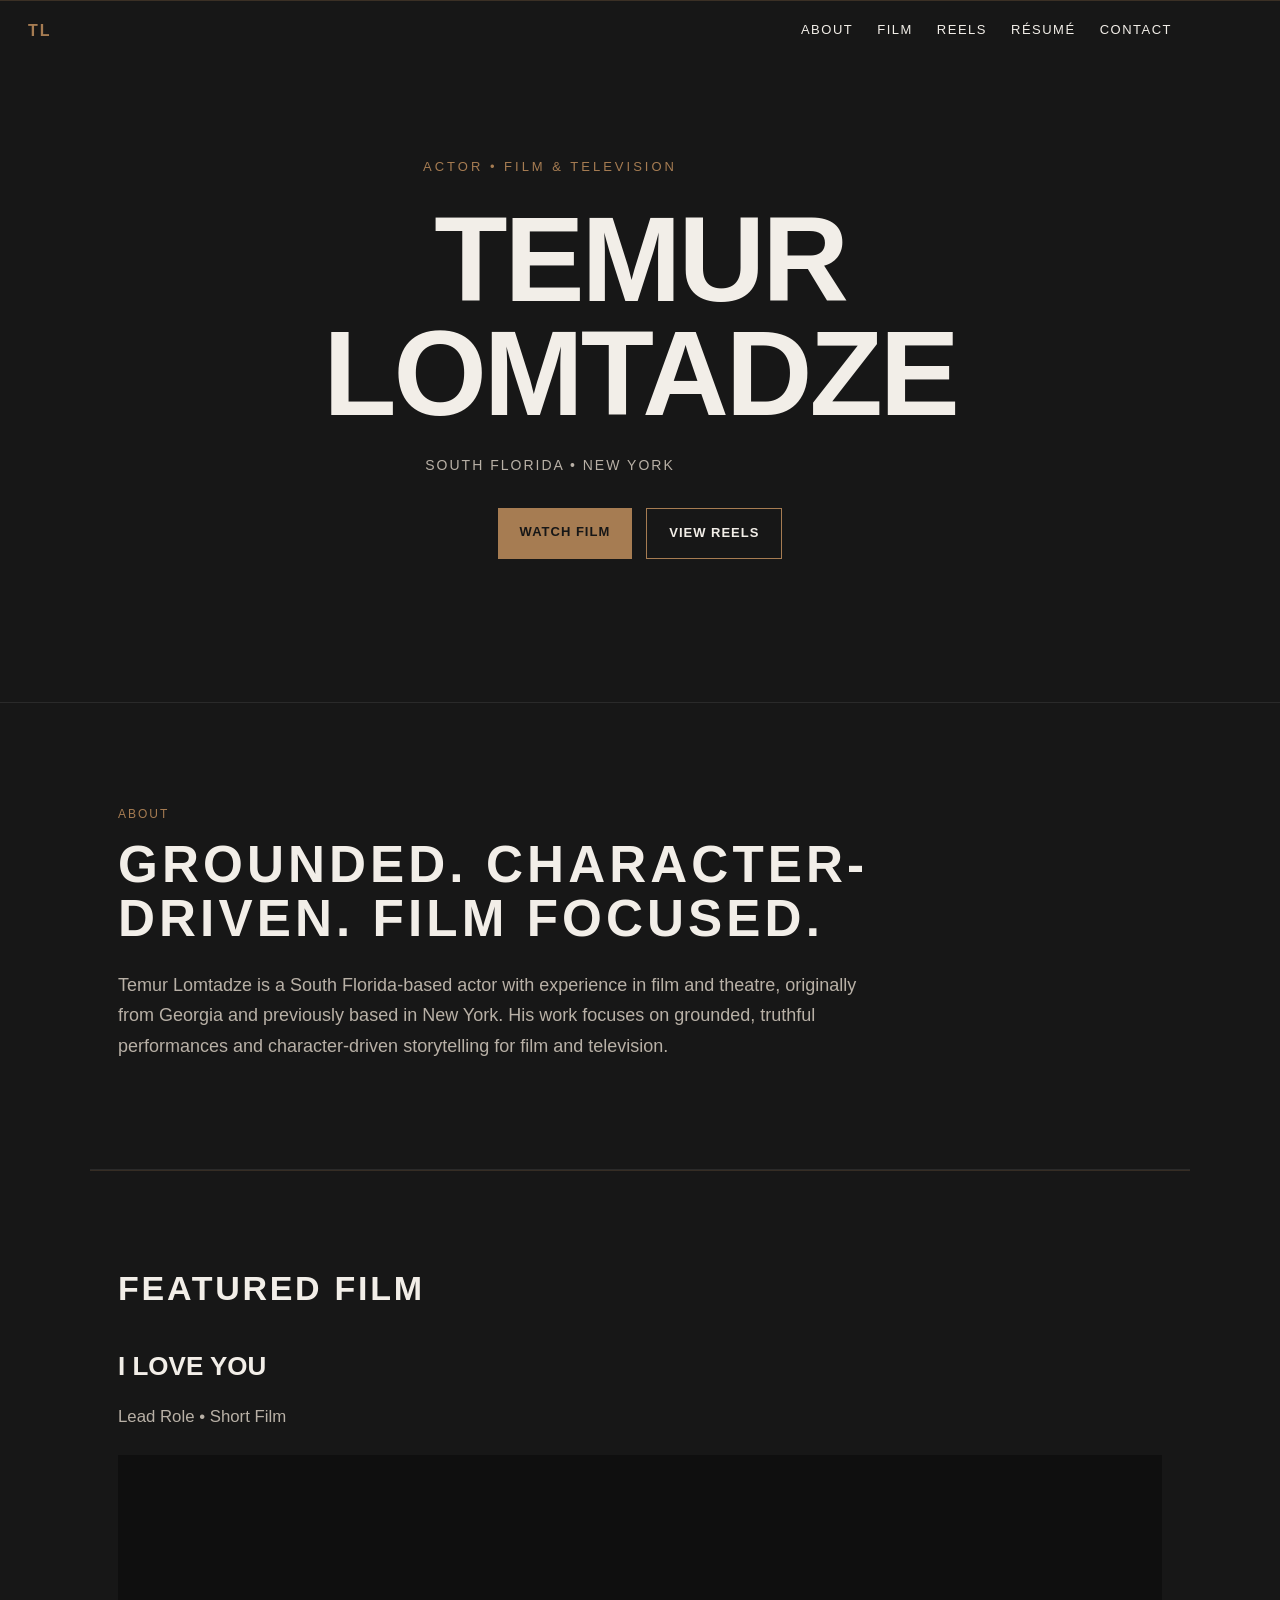
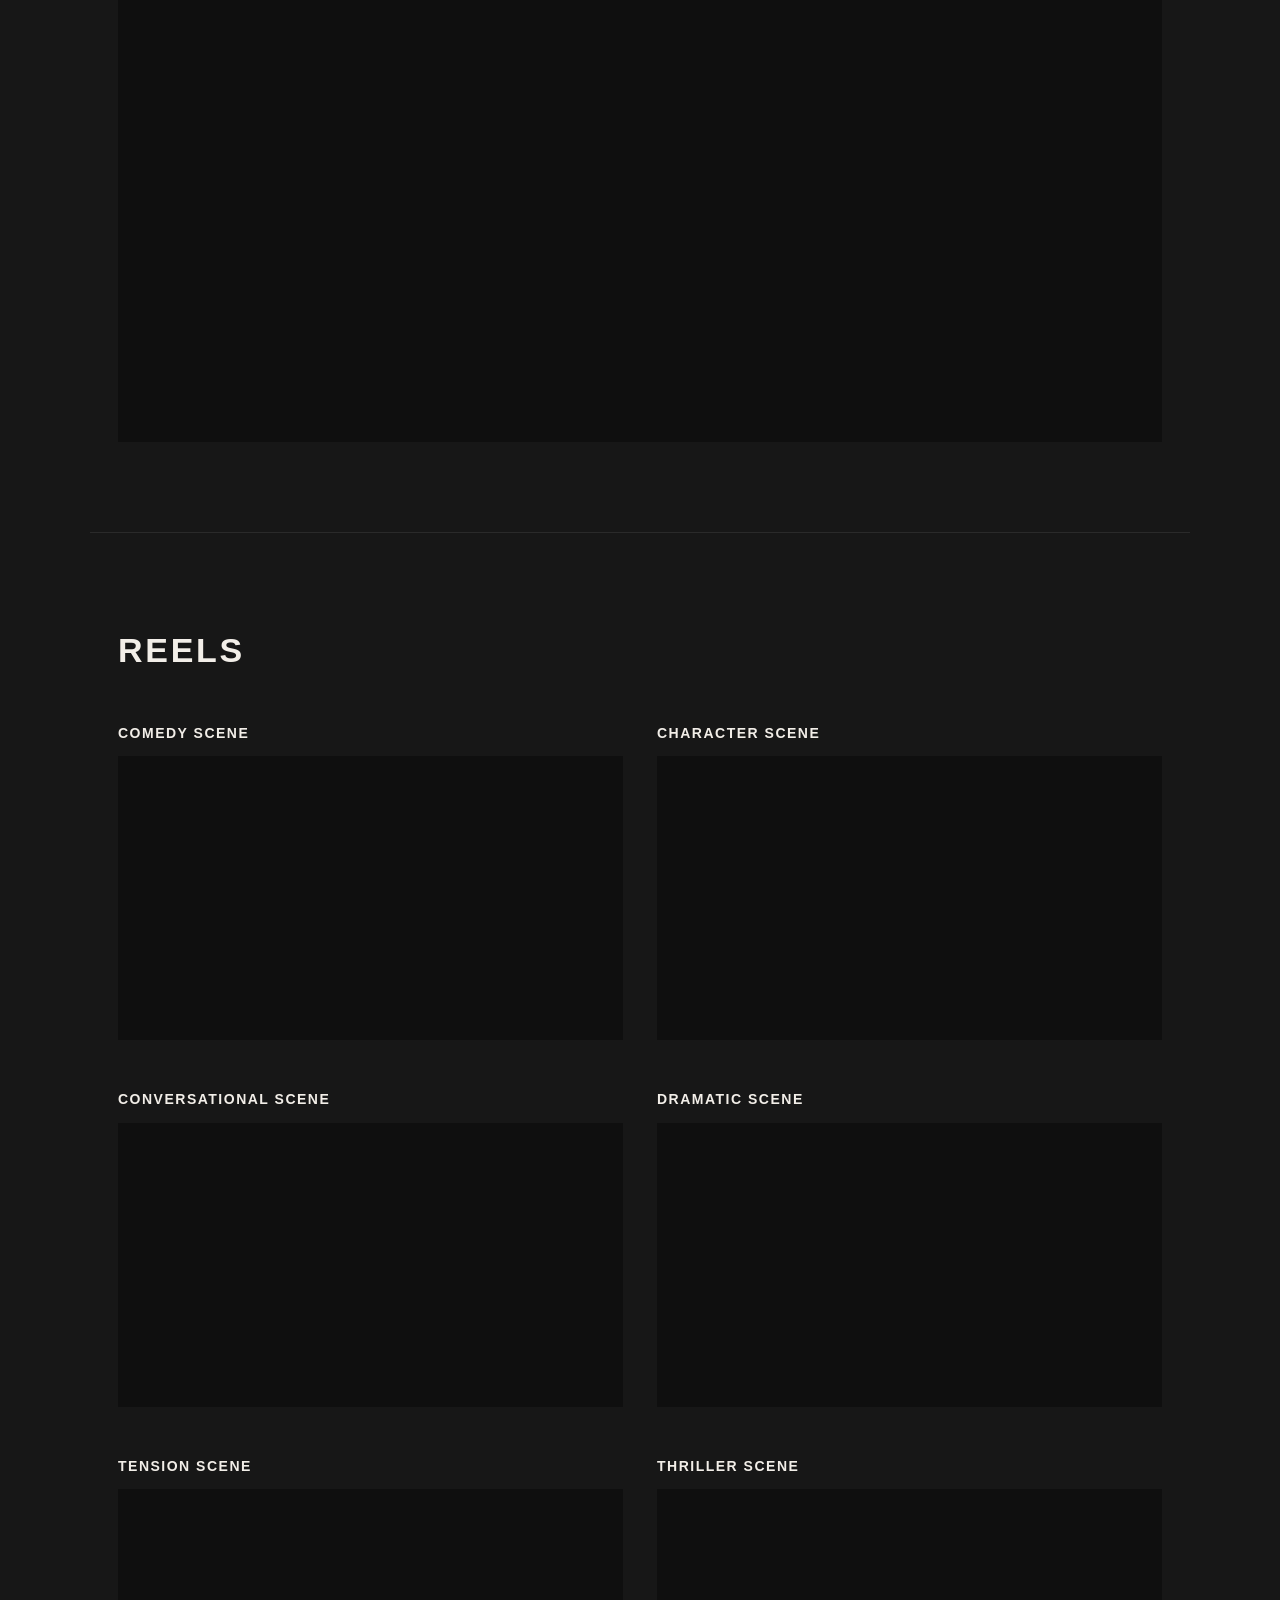
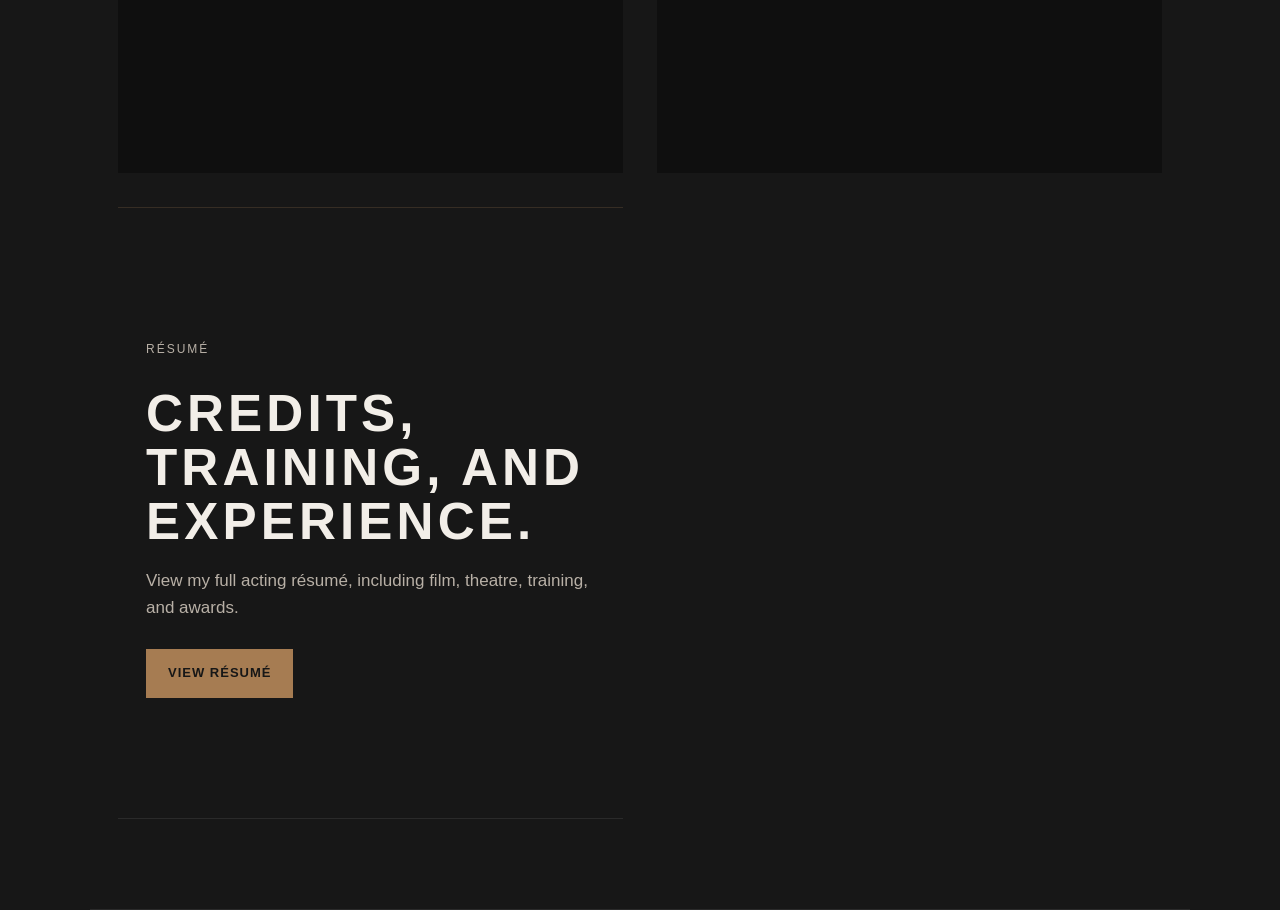
==== index.html @ 15a1109e "Update index.html" ====
<!DOCTYPE html>
<html lang="en">

<head>
<meta charset="UTF-8">
<meta name="viewport" content="width=device-width, initial-scale=1.0">

<title>Temur Lomtadze | Actor</title>

<link rel="stylesheet" href="style.css">
</head>

<body>
<header class="site-header">
<nav class="navbar">
<a href="#top" class="logo">TL</a>

<div class="nav-links">
<a href="#about">ABOUT</a>
<a href="#featured-film">FILM</a>
<a href="#reel">REELS</a>
<a href="#resume">RÉSUMÉ</a>
<a href="#contact">CONTACT</a>
</div>
</nav>
</header>


<section id="top" class="hero">
<div class="hero-content">

<p class="eyebrow">ACTOR • FILM & TELEVISION</p>

<h1>TEMUR LOMTADZE</h1>

<p class="hero-location">
SOUTH FLORIDA • NEW YORK
</p>

<div class="hero-buttons">
<a href="#featured-film" class="button primary">WATCH FILM</a>
<a href="#reel" class="button secondary">VIEW REELS</a>
</div>

  
</section>

<section id="about" class="section about-section">
<p class="section-label">ABOUT</p>

<h2>Grounded. Character-driven. Film focused.</h2>

<p>
Temur Lomtadze is a South Florida-based actor with experience
in film and theatre, originally from Georgia and previously based
in New York. His work focuses on grounded, truthful performances
and character-driven storytelling for film and television.
</p>
</section>
  
</section>
<section id="featured-film" class="section">
<h2>FEATURED FILM</h2>

<div class="featured-film">
<h3>I LOVE YOU</h3>
<p>Lead Role • Short Film</p>

<div class="video-wrapper">
<iframe
src="https://www.youtube.com/embed/ZfWyTJ6rYg8"
title="I Love You"
allowfullscreen>
</iframe>
</div>
</div>
</section>


<section id="reel" class="section">
<h2>REELS</h2>

<div class="reel-grid">

<div class="reel-card">
<h3>Comedy Scene</h3>
<div class="video-wrapper">
<iframe
src="https://www.youtube.com/embed/24uXQXwxT84"
title="Comedy Scene"
allowfullscreen>
</iframe>
</div>
</div>

<div class="reel-card">
<h3>Character Scene</h3>
<div class="video-wrapper">
<iframe
src="https://www.youtube.com/embed/lcBtm39O6KY"
title="Character Scene"
allowfullscreen>
</iframe>
</div>
</div>

<div class="reel-card">
<h3>Conversational Scene</h3>
<div class="video-wrapper">
<iframe
src="https://www.youtube.com/embed/twCb3ZgOqiw"
title="Conversational Scene"
allowfullscreen>
</iframe>
</div>
</div>

  <div class="reel-card">
<h3>Dramatic Scene</h3>
<div class="video-wrapper">
<iframe
src="https://www.youtube.com/embed/ADqTSLCREYw"
title="Dramatic Scene"
allowfullscreen>
</iframe>
</div>
</div>

<div class="reel-card">
<h3>Tension Scene</h3>
<div class="video-wrapper">
<iframe
src="https://www.youtube.com/embed/nmEh46zCwNA"
title="Tension Scene"
allowfullscreen>
</iframe>
</div>
</div>

<div class="reel-card">
<h3>Thriller Scene</h3>
<div class="video-wrapper">
<iframe
src="https://www.youtube.com/embed/RoLZ38PWRj0"
title="Thriller Scene"
allowfullscreen>
</iframe>
</div>
</div>

<section id="resume" class="section resume-section">

<p class="section-label">RÉSUMÉ</p>

<h2>Credits, training, and experience.</h2>

<p class="resume-copy">
View my full acting résumé, including film, theatre, training, and awards.
</p>

<a
href="https://github.com/Tomlomtadze/Tom-Acting-Portfolio/blob/main/Acting%20Resume%20%283%29.pdf"
target="_blank"
rel="noopener noreferrer"
class="button primary"
>
VIEW RÉSUMÉ
</a>

</section>
---- style.css ----
* {
box-sizing: border-box;
}

html {
scroll-behavior: smooth;
}

body {
margin: 0;
font-family: Arial, Helvetica, sans-serif;
background: #0f0f0f;
color: #f5f5f5;
line-height: 1.6;
}

header {
min-height: 85vh;
display: flex;
flex-direction: column;
justify-content: center;
align-items: center;
text-align: center;
padding: 40px 20px;
background: linear-gradient(
to bottom,
rgba(0, 0, 0, 0.25),
rgba(0, 0, 0, 0.9)
);
}

header h1 {
margin: 0;
font-size: clamp(3rem, 9vw, 7rem);
letter-spacing: 0.08em;
text-transform: uppercase;
}

header p {
margin-top: 12px;
font-size: 1rem;
letter-spacing: 0.18em;
text-transform: uppercase;
color: #c7c7c7;
}

main {
max-width: 1000px;
margin: 0 auto;
padding: 0 24px 80px;
}

section {
padding: 80px 0;
border-bottom: 1px solid #2a2a2a;
}

section h2 {
margin-top: 0;
margin-bottom: 24px;
font-size: 2rem;
text-transform: uppercase;
letter-spacing: 0.08em;
}

section p {
max-width: 720px;
font-size: 1.05rem;
color: #d2d2d2;
}

a {
color: #ffffff;
text-decoration: none;
}

a:hover {
opacity: 0.7;
}

#contact {
border-bottom: none;
}

@media (max-width: 700px) {
header {
min-height: 75vh;
}

header h1 {
font-size: 3.2rem;
}

section {
padding: 60px 0;
}

section h2 {
font-size: 1.6rem;
}
}
.navbar {
position: absolute;
top: 0;
left: 0;
width: 100%;
display: flex;
justify-content: space-between;
align-items: center;
padding: 28px 5%;
z-index: 10;
}

.logo {
font-size: 1rem;
font-weight: bold;
text-transform: uppercase;
letter-spacing: 0.12em;
}

.nav-links {
display: flex;
gap: 28px;
}

.nav-links a {
font-size: 0.85rem;
text-transform: uppercase;
letter-spacing: 0.12em;
color: #ddd;
}

.hero {
min-height: 100vh;
padding: 120px 24px 60px;
}

.hero-content {
max-width: 900px;
text-align: center;
}

.eyebrow {
margin-bottom: 14px;
color: #aaa;
text-transform: uppercase;
letter-spacing: 0.22em;
font-size: 0.8rem;
}

.hero-location {
margin-top: 8px;
font-size: 1rem;
color: #bbb;
letter-spacing: 0.12em;
text-transform: uppercase;
}

.hero-buttons {
display: flex;
justify-content: center;
gap: 16px;
margin-top: 32px;
}

.primary-button,
.secondary-button {
display: inline-block;
padding: 13px 24px;
border: 1px solid #fff;
text-transform: uppercase;
letter-spacing: 0.1em;
font-size: 0.8rem;
}

.primary-button {
background: #fff;
color: #111;
}

.secondary-button {
background: transparent;
color: #fff;
}

@media (max-width: 700px) {
.navbar {
padding: 22px 20px;
}

.nav-links {
display: none;
}

.hero-buttons {
flex-direction: column;
width: 100%;
max-width: 240px;
}

.primary-button,
.secondary-button {
width: 100%;
}
}
.reel-grid {
display: grid;
grid-template-columns: repeat(2, 1fr);
gap: 32px;
margin-top: 40px;
}

.reel-card h3 {
margin-bottom: 12px;
font-size: 16px;
text-transform: uppercase;
letter-spacing: 1.5px;
}

.video-wrapper {
position: relative;
width: 100%;
aspect-ratio: 16 / 9;
background: #111;
}

.video-wrapper iframe {
width: 100%;
height: 100%;
border: none;
}

@media (max-width: 700px) {
.reel-grid {
grid-template-columns: 1fr;
}
}
body {
margin: 0;
background: #171717;
color: #f2eee8;
font-family: Arial, Helvetica, sans-serif;
}

.site-header {
position: sticky;
top: 0;
z-index: 100;
background: rgba(23, 23, 23, 0.95);
backdrop-filter: blur(10px);
border-bottom: 1px solid rgba(166, 124, 82, 0.25);
}

.navbar {
max-width: 1200px;
margin: 0 auto;
padding: 18px 28px;
display: flex;
justify-content: space-between;
align-items: center;
}

.logo {
color: #a67c52;
text-decoration: none;
font-weight: 700;
letter-spacing: 2px;
}

.nav-links {
display: flex;
gap: 24px;
}

.nav-links a {
color: #f2eee8;
text-decoration: none;
font-size: 13px;
letter-spacing: 1.5px;
}

.nav-links a:hover {
color: #a67c52;
}

.hero {
min-height: 78vh;
display: flex;
align-items: center;
justify-content: center;
text-align: center;
padding: 60px 24px;
}

.hero-content {
max-width: 900px;
}

.eyebrow {
color: #a67c52;
font-size: 13px;
letter-spacing: 3px;
margin-bottom: 24px;
}

.hero h1 {
font-size: clamp(56px, 10vw, 120px);
line-height: 0.95;
margin: 0 0 24px;
letter-spacing: -3px;
}

.hero-location {
color: #b8b0a6;
letter-spacing: 2px;
font-size: 14px;
margin-bottom: 32px;
}

.hero-buttons {
display: flex;
justify-content: center;
gap: 14px;
flex-wrap: wrap;
}

.button {
display: inline-block;
padding: 14px 22px;
text-decoration: none;
letter-spacing: 1px;
font-size: 13px;
font-weight: 700;
}

.button.primary {
background: #a67c52;
color: #171717;
}

.button.secondary {
border: 1px solid #a67c52;
color: #f2eee8;
}

.section {
max-width: 1100px;
margin: 0 auto;
padding: 90px 28px;
}

.section-label {
color: #a67c52;
letter-spacing: 2px;
font-size: 12px;
margin-bottom: 14px;
}

.about-section h2 {
font-size: clamp(30px, 5vw, 54px);
max-width: 800px;
margin-bottom: 24px;
}

.about-section p:last-child {
max-width: 760px;
color: #b8b0a6;
font-size: 18px;
line-height: 1.7;
}

#featured-film {
border-top: 1px solid rgba(166, 124, 82, 0.22);
}

#featured-film h2,
#reel h2 {
font-size: 34px;
margin-bottom: 30px;
}

.featured-film h3 {
font-size: 26px;
margin-bottom: 8px;
}

.featured-film p {
color: #b8b0a6;
margin-bottom: 24px;
}

.video-wrapper {
position: relative;
width: 100%;
aspect-ratio: 16 / 9;
background: #0f0f0f;
overflow: hidden;
}

.video-wrapper iframe {
width: 100%;
height: 100%;
border: 0;
}

.reel-grid {
display: grid;
grid-template-columns: repeat(2, 1fr);
gap: 34px;
margin-top: 30px;
}

.reel-card h3 {
margin-bottom: 12px;
font-size: 14px;
letter-spacing: 1.5px;
text-transform: uppercase;
color: #f2eee8;
}

@media (max-width: 700px) {
.navbar {
flex-direction: column;
gap: 14px;
}

.nav-links {
gap: 14px;
flex-wrap: wrap;
justify-content: center;
}

.hero {
min-height: 65vh;
}

.reel-grid {
grid-template-columns: 1fr;
}

.section {
padding: 65px 20px;
}
}
.hero::before,
.hero::after {
display: none !important;
}

.hero {
background: #171717 !important;
overflow: hidden;
}

.hero-content {
position: relative;
z-index: 2;
}
.hero,
.hero-content,
main,
section {
position: relative !important;
}

.hero {
z-index: 1 !important;
}

main,
section {
z-index: 2 !important;
}

.site-header {
position: sticky !important;
top: 0;
z-index: 100 !important;
}

.overlay,
.hero-overlay,
.background-overlay {
display: none !important;
}
.site-header {
min-height: 0 !important;
height: auto !important;
padding: 0 !important;

display: block !important;
text-align: initial !important;

background: #171717 !important;

position: sticky !important;
top: 0;
z-index: 1000;
}
</section>

<section id="about" class="section about-section">
<p class="section-label">ABOUT</p>

<h2>Grounded. Character-driven. Film focused.</h2>

<p>
Temur Lomtadze is a South Florida-based actor with experience
in film and theatre, originally from Georgia and previously based
in New York. His work focuses on grounded, truthful performances
and character-driven storytelling for film and television.
</p>
</section>
.about-section {
padding-top: 180px !important;
padding-bottom: 120px !important;
}

.about-section h2 {
font-size: clamp(32px, 4vw, 52px);
line-height: 1.05;
}
#resume {
border-top: 1px solid rgba(166, 124, 82, 0.22);
}

#resume h2 {
font-size: clamp(32px, 4vw, 52px);
margin-bottom: 18px;
}

#resume p {
color: #b8b0a6;
max-width: 650px;
margin-bottom: 28px;
}
.resume-section {
padding-top: 120px;
padding-bottom: 120px;
border-top: 1px solid rgba(166, 124, 82, 0.22);
}

.resume-section h2 {
font-size: clamp(32px, 4vw, 52px);
line-height: 1.05;
margin-bottom: 18px;
}

.resume-copy {
max-width: 620px;
color: #b8b0a6;
font-size: 17px;
line-height: 1.6;
margin-bottom: 30px;
}
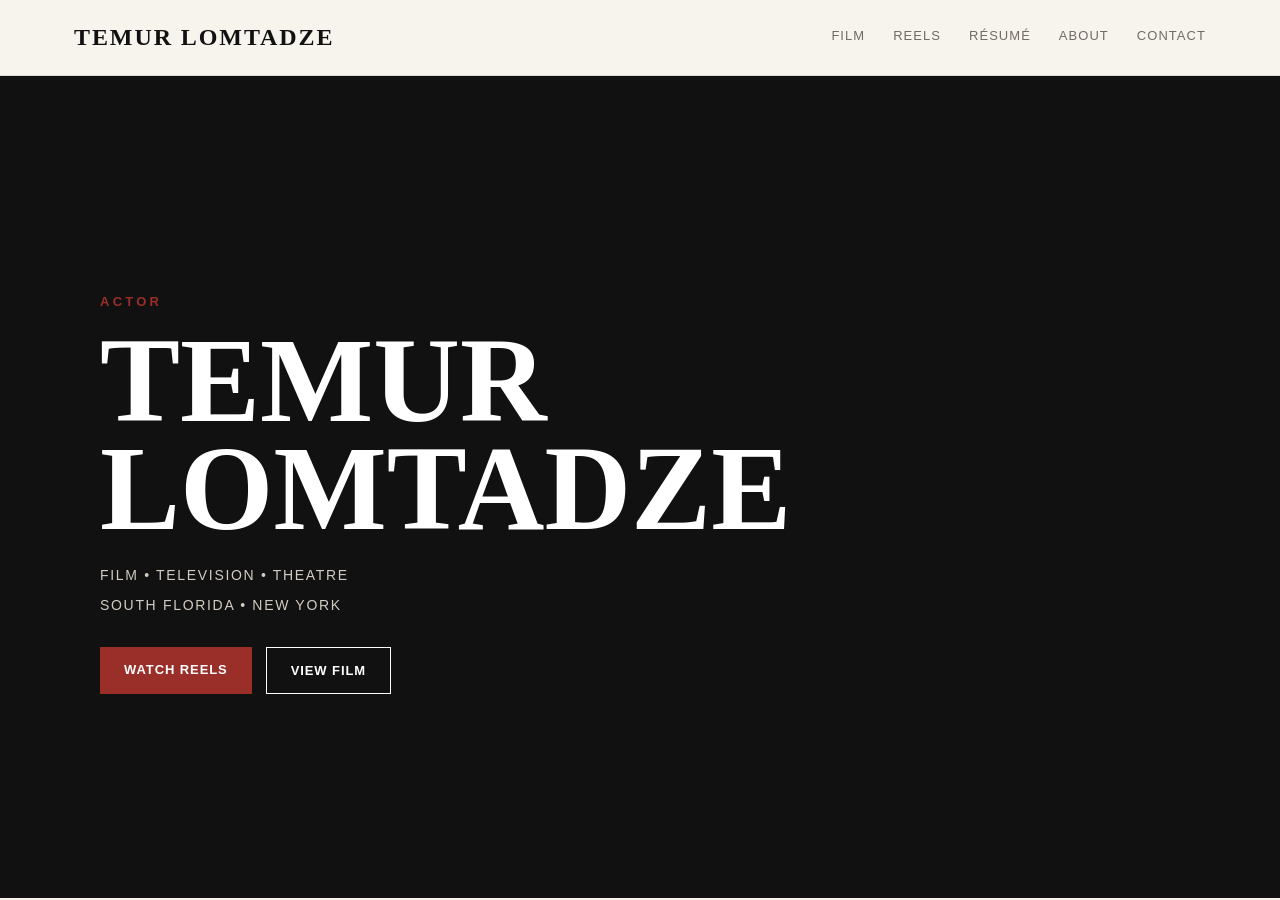
==== commit 2e47ff3e: "Update index.html" ====
--- a/index.html
+++ b/index.html
@@ -1,170 +1,64 @@
 <!DOCTYPE html>
 <html lang="en">
-
 <head>
 <meta charset="UTF-8">
 <meta name="viewport" content="width=device-width, initial-scale=1.0">
-
 <title>Temur Lomtadze | Actor</title>
-
 <link rel="stylesheet" href="style.css">
 </head>
 
 <body>
+
 <header class="site-header">
 <nav class="navbar">
-<a href="#top" class="logo">TL</a>
+
+<a href="index.html" class="logo">TEMUR LOMTADZE</a>
 
 <div class="nav-links">
-<a href="#about">ABOUT</a>
-<a href="#featured-film">FILM</a>
-<a href="#reel">REELS</a>
-<a href="#resume">RÉSUMÉ</a>
-<a href="#contact">CONTACT</a>
+<a href="film.html">Film</a>
+<a href="reels.html">Reels</a>
+<a href="resume.html">Résumé</a>
+<a href="about.html">About</a>
+<a href="contact.html">Contact</a>
 </div>
+
 </nav>
 </header>
 
+<main class="home">
 
-<section id="top" class="hero">
-<div class="hero-content">
+<div class="home-inner">
 
-<p class="eyebrow">ACTOR • FILM & TELEVISION</p>
+<p class="eyebrow">Actor</p>
 
-<h1>TEMUR LOMTADZE</h1>
+<h1>
+TEMUR<br>
+LOMTADZE
+</h1>
 
-<p class="hero-location">
-SOUTH FLORIDA • NEW YORK
+<p class="home-meta">
+Film • Television • Theatre
 </p>
 
-<div class="hero-buttons">
-<a href="#featured-film" class="button primary">WATCH FILM</a>
-<a href="#reel" class="button secondary">VIEW REELS</a>
+<p class="home-meta">
+South Florida • New York
+</p>
+
+<div class="home-actions">
+
+<a href="reels.html" class="button button-red">
+Watch Reels
+</a>
+
+<a href="film.html" class="button button-outline">
+View Film
+</a>
+
 </div>
 
-  
-</section>
-
-<section id="about" class="section about-section">
-<p class="section-label">ABOUT</p>
-
-<h2>Grounded. Character-driven. Film focused.</h2>
-
-<p>
-Temur Lomtadze is a South Florida-based actor with experience
-in film and theatre, originally from Georgia and previously based
-in New York. His work focuses on grounded, truthful performances
-and character-driven storytelling for film and television.
-</p>
-</section>
-  
-</section>
-<section id="featured-film" class="section">
-<h2>FEATURED FILM</h2>
-
-<div class="featured-film">
-<h3>I LOVE YOU</h3>
-<p>Lead Role • Short Film</p>
-
-<div class="video-wrapper">
-<iframe
-src="https://www.youtube.com/embed/ZfWyTJ6rYg8"
-title="I Love You"
-allowfullscreen>
-</iframe>
-</div>
-</div>
-</section>
-
-
-<section id="reel" class="section">
-<h2>REELS</h2>
-
-<div class="reel-grid">
-
-<div class="reel-card">
-<h3>Comedy Scene</h3>
-<div class="video-wrapper">
-<iframe
-src="https://www.youtube.com/embed/24uXQXwxT84"
-title="Comedy Scene"
-allowfullscreen>
-</iframe>
-</div>
 </div>
 
-<div class="reel-card">
-<h3>Character Scene</h3>
-<div class="video-wrapper">
-<iframe
-src="https://www.youtube.com/embed/lcBtm39O6KY"
-title="Character Scene"
-allowfullscreen>
-</iframe>
-</div>
-</div>
+</main>
 
-<div class="reel-card">
-<h3>Conversational Scene</h3>
-<div class="video-wrapper">
-<iframe
-src="https://www.youtube.com/embed/twCb3ZgOqiw"
-title="Conversational Scene"
-allowfullscreen>
-</iframe>
-</div>
-</div>
-
-  <div class="reel-card">
-<h3>Dramatic Scene</h3>
-<div class="video-wrapper">
-<iframe
-src="https://www.youtube.com/embed/ADqTSLCREYw"
-title="Dramatic Scene"
-allowfullscreen>
-</iframe>
-</div>
-</div>
-
-<div class="reel-card">
-<h3>Tension Scene</h3>
-<div class="video-wrapper">
-<iframe
-src="https://www.youtube.com/embed/nmEh46zCwNA"
-title="Tension Scene"
-allowfullscreen>
-</iframe>
-</div>
-</div>
-
-<div class="reel-card">
-<h3>Thriller Scene</h3>
-<div class="video-wrapper">
-<iframe
-src="https://www.youtube.com/embed/RoLZ38PWRj0"
-title="Thriller Scene"
-allowfullscreen>
-</iframe>
-</div>
-</div>
-
-<section id="resume" class="section resume-section">
-
-<p class="section-label">RÉSUMÉ</p>
-
-<h2>Credits, training, and experience.</h2>
-
-<p class="resume-copy">
-View my full acting résumé, including film, theatre, training, and awards.
-</p>
-
-<a
-href="https://github.com/Tomlomtadze/Tom-Acting-Portfolio/blob/main/Acting%20Resume%20%283%29.pdf"
-target="_blank"
-rel="noopener noreferrer"
-class="button primary"
->
-VIEW RÉSUMÉ
-</a>
-
-</section>
+</body>
+</html>
--- a/style.css
+++ b/style.css
@@ -1,3 +1,12 @@
+:root {
+--black: #111111;
+--white: #f7f4ee;
+--red: #992f28;
+--dark-red: #78231e;
+--gray: #716b64;
+--line: #ded7cd;
+}
+
 * {
 box-sizing: border-box;
 }
@@ -8,114 +17,45 @@
 
 body {
 margin: 0;
+background: var(--white);
+color: var(--black);
 font-family: Arial, Helvetica, sans-serif;
-background: #0f0f0f;
-color: #f5f5f5;
-line-height: 1.6;
-}
-
-header {
-min-height: 85vh;
-display: flex;
-flex-direction: column;
-justify-content: center;
-align-items: center;
-text-align: center;
-padding: 40px 20px;
-background: linear-gradient(
-to bottom,
-rgba(0, 0, 0, 0.25),
-rgba(0, 0, 0, 0.9)
-);
-}
-
-header h1 {
-margin: 0;
-font-size: clamp(3rem, 9vw, 7rem);
-letter-spacing: 0.08em;
-text-transform: uppercase;
-}
-
-header p {
-margin-top: 12px;
-font-size: 1rem;
-letter-spacing: 0.18em;
-text-transform: uppercase;
-color: #c7c7c7;
-}
-
-main {
-max-width: 1000px;
-margin: 0 auto;
-padding: 0 24px 80px;
-}
-
-section {
-padding: 80px 0;
-border-bottom: 1px solid #2a2a2a;
-}
-
-section h2 {
-margin-top: 0;
-margin-bottom: 24px;
-font-size: 2rem;
-text-transform: uppercase;
-letter-spacing: 0.08em;
-}
-
-section p {
-max-width: 720px;
-font-size: 1.05rem;
-color: #d2d2d2;
 }
 
 a {
-color: #ffffff;
 text-decoration: none;
-}
-
-a:hover {
-opacity: 0.7;
-}
-
-#contact {
-border-bottom: none;
-}
-
-@media (max-width: 700px) {
-header {
-min-height: 75vh;
-}
-
-header h1 {
-font-size: 3.2rem;
-}
-
-section {
-padding: 60px 0;
-}
-
-section h2 {
-font-size: 1.6rem;
-}
-}
+color: inherit;
+}
+
+img {
+max-width: 100%;
+display: block;
+}
+
+/* NAV */
+
+.site-header {
+background: var(--white);
+border-bottom: 1px solid var(--line);
+position: sticky;
+top: 0;
+z-index: 1000;
+}
+
 .navbar {
-position: absolute;
-top: 0;
-left: 0;
-width: 100%;
+max-width: 1200px;
+margin: auto;
+padding: 24px 34px;
 display: flex;
 justify-content: space-between;
 align-items: center;
-padding: 28px 5%;
-z-index: 10;
 }
 
 .logo {
-font-size: 1rem;
-font-weight: bold;
-text-transform: uppercase;
-letter-spacing: 0.12em;
+font-family: Georgia, "Times New Roman", serif;
+font-size: 24px;
+font-weight: 700;
+letter-spacing: 0.08em;
 }
 
 .nav-links {
@@ -124,277 +64,137 @@
 }
 
 .nav-links a {
-font-size: 0.85rem;
-text-transform: uppercase;
+font-size: 13px;
+text-transform: uppercase;
+letter-spacing: 0.08em;
+color: var(--gray);
+padding-bottom: 4px;
+}
+
+.nav-links a:hover,
+.nav-links a.active {
+color: var(--red);
+border-bottom: 2px solid var(--red);
+}
+
+/* HOME */
+
+.home {
+min-height: calc(100vh - 78px);
+background: var(--black);
+color: white;
+display: flex;
+align-items: center;
+}
+
+.home-inner {
+width: 100%;
+max-width: 1200px;
+margin: auto;
+padding: 70px 60px;
+}
+
+.eyebrow {
+color: var(--red);
+letter-spacing: 0.25em;
+font-size: 13px;
+font-weight: bold;
+text-transform: uppercase;
+}
+
+.home h1 {
+font-family: Georgia, "Times New Roman", serif;
+font-size: clamp(60px, 10vw, 120px);
+line-height: 0.9;
+margin: 18px 0 24px;
+font-weight: 600;
+}
+
+.home-meta {
+color: #d3ccc4;
 letter-spacing: 0.12em;
-color: #ddd;
-}
-
-.hero {
-min-height: 100vh;
-padding: 120px 24px 60px;
-}
-
-.hero-content {
-max-width: 900px;
-text-align: center;
-}
-
-.eyebrow {
-margin-bottom: 14px;
-color: #aaa;
-text-transform: uppercase;
-letter-spacing: 0.22em;
-font-size: 0.8rem;
-}
-
-.hero-location {
-margin-top: 8px;
-font-size: 1rem;
-color: #bbb;
-letter-spacing: 0.12em;
-text-transform: uppercase;
-}
-
-.hero-buttons {
+text-transform: uppercase;
+font-size: 14px;
+}
+
+.home-actions {
+margin-top: 34px;
 display: flex;
-justify-content: center;
-gap: 16px;
-margin-top: 32px;
-}
-
-.primary-button,
-.secondary-button {
+gap: 14px;
+}
+
+.button {
+padding: 15px 24px;
+font-size: 13px;
+font-weight: bold;
+letter-spacing: 0.07em;
+text-transform: uppercase;
 display: inline-block;
-padding: 13px 24px;
-border: 1px solid #fff;
-text-transform: uppercase;
-letter-spacing: 0.1em;
-font-size: 0.8rem;
-}
-
-.primary-button {
-background: #fff;
-color: #111;
-}
-
-.secondary-button {
-background: transparent;
-color: #fff;
-}
-
-@media (max-width: 700px) {
-.navbar {
-padding: 22px 20px;
-}
-
-.nav-links {
-display: none;
-}
-
-.hero-buttons {
-flex-direction: column;
-width: 100%;
-max-width: 240px;
-}
-
-.primary-button,
-.secondary-button {
-width: 100%;
-}
-}
-.reel-grid {
-display: grid;
-grid-template-columns: repeat(2, 1fr);
-gap: 32px;
-margin-top: 40px;
-}
-
-.reel-card h3 {
-margin-bottom: 12px;
-font-size: 16px;
-text-transform: uppercase;
-letter-spacing: 1.5px;
-}
+}
+
+.button-red {
+background: var(--red);
+color: white;
+}
+
+.button-red:hover {
+background: var(--dark-red);
+}
+
+.button-outline {
+border: 1px solid white;
+color: white;
+}
+
+.button-outline:hover {
+background: white;
+color: black;
+}
+
+/* NORMAL PAGES */
+
+.page {
+max-width: 1100px;
+margin: auto;
+padding: 75px 34px 100px;
+}
+
+.page-label {
+color: var(--red);
+text-transform: uppercase;
+letter-spacing: 0.18em;
+font-size: 13px;
+font-weight: bold;
+margin-bottom: 8px;
+}
+
+.page h1 {
+font-family: Georgia, "Times New Roman", serif;
+font-size: clamp(44px, 7vw, 74px);
+margin: 0 0 25px;
+line-height: 1;
+}
+
+.page h2 {
+font-family: Georgia, "Times New Roman", serif;
+font-size: 36px;
+margin-top: 50px;
+}
+
+.lead {
+max-width: 760px;
+color: var(--gray);
+font-size: 18px;
+line-height: 1.7;
+}
+
+/* VIDEOS */
 
 .video-wrapper {
-position: relative;
 width: 100%;
 aspect-ratio: 16 / 9;
-background: #111;
-}
-
-.video-wrapper iframe {
-width: 100%;
-height: 100%;
-border: none;
-}
-
-@media (max-width: 700px) {
-.reel-grid {
-grid-template-columns: 1fr;
-}
-}
-body {
-margin: 0;
-background: #171717;
-color: #f2eee8;
-font-family: Arial, Helvetica, sans-serif;
-}
-
-.site-header {
-position: sticky;
-top: 0;
-z-index: 100;
-background: rgba(23, 23, 23, 0.95);
-backdrop-filter: blur(10px);
-border-bottom: 1px solid rgba(166, 124, 82, 0.25);
-}
-
-.navbar {
-max-width: 1200px;
-margin: 0 auto;
-padding: 18px 28px;
-display: flex;
-justify-content: space-between;
-align-items: center;
-}
-
-.logo {
-color: #a67c52;
-text-decoration: none;
-font-weight: 700;
-letter-spacing: 2px;
-}
-
-.nav-links {
-display: flex;
-gap: 24px;
-}
-
-.nav-links a {
-color: #f2eee8;
-text-decoration: none;
-font-size: 13px;
-letter-spacing: 1.5px;
-}
-
-.nav-links a:hover {
-color: #a67c52;
-}
-
-.hero {
-min-height: 78vh;
-display: flex;
-align-items: center;
-justify-content: center;
-text-align: center;
-padding: 60px 24px;
-}
-
-.hero-content {
-max-width: 900px;
-}
-
-.eyebrow {
-color: #a67c52;
-font-size: 13px;
-letter-spacing: 3px;
-margin-bottom: 24px;
-}
-
-.hero h1 {
-font-size: clamp(56px, 10vw, 120px);
-line-height: 0.95;
-margin: 0 0 24px;
-letter-spacing: -3px;
-}
-
-.hero-location {
-color: #b8b0a6;
-letter-spacing: 2px;
-font-size: 14px;
-margin-bottom: 32px;
-}
-
-.hero-buttons {
-display: flex;
-justify-content: center;
-gap: 14px;
-flex-wrap: wrap;
-}
-
-.button {
-display: inline-block;
-padding: 14px 22px;
-text-decoration: none;
-letter-spacing: 1px;
-font-size: 13px;
-font-weight: 700;
-}
-
-.button.primary {
-background: #a67c52;
-color: #171717;
-}
-
-.button.secondary {
-border: 1px solid #a67c52;
-color: #f2eee8;
-}
-
-.section {
-max-width: 1100px;
-margin: 0 auto;
-padding: 90px 28px;
-}
-
-.section-label {
-color: #a67c52;
-letter-spacing: 2px;
-font-size: 12px;
-margin-bottom: 14px;
-}
-
-.about-section h2 {
-font-size: clamp(30px, 5vw, 54px);
-max-width: 800px;
-margin-bottom: 24px;
-}
-
-.about-section p:last-child {
-max-width: 760px;
-color: #b8b0a6;
-font-size: 18px;
-line-height: 1.7;
-}
-
-#featured-film {
-border-top: 1px solid rgba(166, 124, 82, 0.22);
-}
-
-#featured-film h2,
-#reel h2 {
-font-size: 34px;
-margin-bottom: 30px;
-}
-
-.featured-film h3 {
-font-size: 26px;
-margin-bottom: 8px;
-}
-
-.featured-film p {
-color: #b8b0a6;
-margin-bottom: 24px;
-}
-
-.video-wrapper {
-position: relative;
-width: 100%;
-aspect-ratio: 16 / 9;
-background: #0f0f0f;
-overflow: hidden;
+background: #000;
+margin-top: 30px;
 }
 
 .video-wrapper iframe {
@@ -407,149 +207,95 @@
 display: grid;
 grid-template-columns: repeat(2, 1fr);
 gap: 34px;
-margin-top: 30px;
+margin-top: 35px;
 }
 
 .reel-card h3 {
-margin-bottom: 12px;
 font-size: 14px;
-letter-spacing: 1.5px;
-text-transform: uppercase;
-color: #f2eee8;
-}
-
-@media (max-width: 700px) {
+text-transform: uppercase;
+letter-spacing: 0.08em;
+margin-bottom: 10px;
+}
+
+/* RESUME */
+
+.resume-box {
+margin-top: 45px;
+padding: 40px;
+border: 1px solid var(--line);
+background: white;
+}
+
+.resume-button {
+background: var(--red);
+color: white;
+padding: 16px 26px;
+display: inline-block;
+font-weight: bold;
+letter-spacing: 0.06em;
+text-transform: uppercase;
+}
+
+/* ABOUT */
+
+.about-copy {
+max-width: 760px;
+}
+
+.about-copy p {
+color: var(--gray);
+font-size: 18px;
+line-height: 1.8;
+}
+
+/* CONTACT */
+
+.contact-box {
+margin-top: 40px;
+border: 1px solid var(--line);
+background: white;
+padding: 38px;
+}
+
+.contact-box a {
+color: var(--red);
+font-weight: bold;
+}
+
+/* MOBILE */
+
+@media (max-width: 750px) {
 .navbar {
 flex-direction: column;
-gap: 14px;
+align-items: flex-start;
+gap: 18px;
+padding: 22px;
 }
 
 .nav-links {
-gap: 14px;
 flex-wrap: wrap;
-justify-content: center;
-}
-
-.hero {
-min-height: 65vh;
+gap: 14px 20px;
+}
+
+.home {
+min-height: calc(100vh - 130px);
+}
+
+.home-inner {
+padding: 55px 24px;
+}
+
+.home-actions {
+flex-direction: column;
+max-width: 250px;
 }
 
 .reel-grid {
 grid-template-columns: 1fr;
 }
 
-.section {
-padding: 65px 20px;
-}
-}
-.hero::before,
-.hero::after {
-display: none !important;
-}
-
-.hero {
-background: #171717 !important;
-overflow: hidden;
-}
-
-.hero-content {
-position: relative;
-z-index: 2;
-}
-.hero,
-.hero-content,
-main,
-section {
-position: relative !important;
-}
-
-.hero {
-z-index: 1 !important;
-}
-
-main,
-section {
-z-index: 2 !important;
-}
-
-.site-header {
-position: sticky !important;
-top: 0;
-z-index: 100 !important;
-}
-
-.overlay,
-.hero-overlay,
-.background-overlay {
-display: none !important;
-}
-.site-header {
-min-height: 0 !important;
-height: auto !important;
-padding: 0 !important;
-
-display: block !important;
-text-align: initial !important;
-
-background: #171717 !important;
-
-position: sticky !important;
-top: 0;
-z-index: 1000;
-}
-</section>
-
-<section id="about" class="section about-section">
-<p class="section-label">ABOUT</p>
-
-<h2>Grounded. Character-driven. Film focused.</h2>
-
-<p>
-Temur Lomtadze is a South Florida-based actor with experience
-in film and theatre, originally from Georgia and previously based
-in New York. His work focuses on grounded, truthful performances
-and character-driven storytelling for film and television.
-</p>
-</section>
-.about-section {
-padding-top: 180px !important;
-padding-bottom: 120px !important;
-}
-
-.about-section h2 {
-font-size: clamp(32px, 4vw, 52px);
-line-height: 1.05;
-}
-#resume {
-border-top: 1px solid rgba(166, 124, 82, 0.22);
-}
-
-#resume h2 {
-font-size: clamp(32px, 4vw, 52px);
-margin-bottom: 18px;
-}
-
-#resume p {
-color: #b8b0a6;
-max-width: 650px;
-margin-bottom: 28px;
-}
-.resume-section {
-padding-top: 120px;
-padding-bottom: 120px;
-border-top: 1px solid rgba(166, 124, 82, 0.22);
-}
-
-.resume-section h2 {
-font-size: clamp(32px, 4vw, 52px);
-line-height: 1.05;
-margin-bottom: 18px;
-}
-
-.resume-copy {
-max-width: 620px;
-color: #b8b0a6;
-font-size: 17px;
-line-height: 1.6;
-margin-bottom: 30px;
-}
+.page {
+padding: 55px 22px 80px;
+}
+}
+
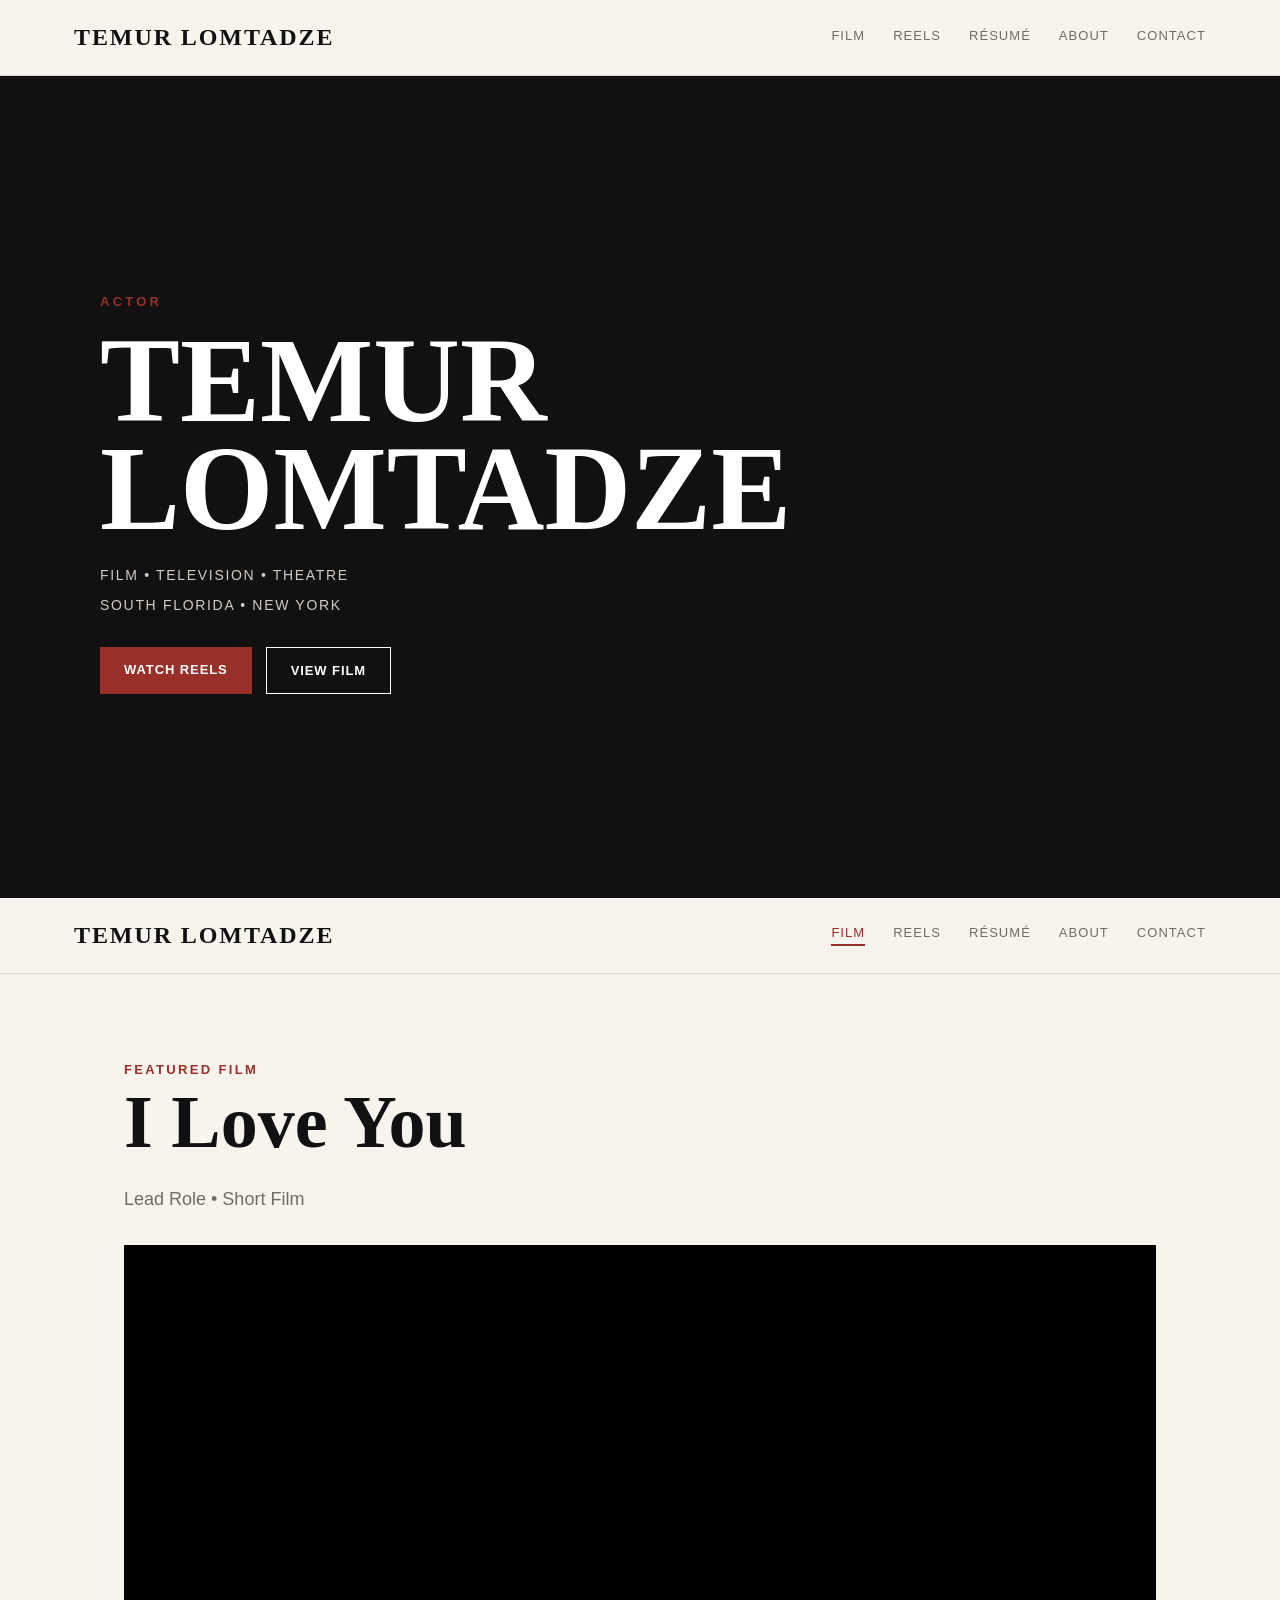
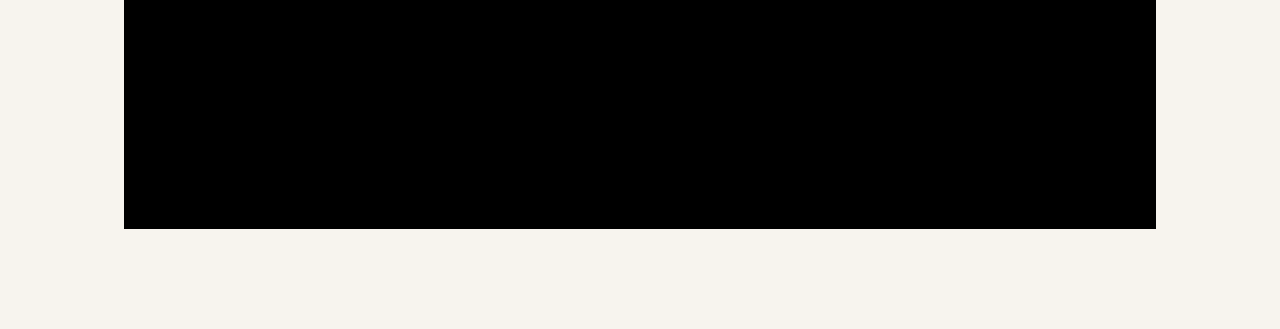
==== commit f63d01f8: "Rename Home to index.html" ====
--- a/index.html
+++ b/index.html
@@ -62,3 +62,54 @@
 
 </body>
 </html>
+<!DOCTYPE html>
+<html lang="en">
+<head>
+<meta charset="UTF-8">
+<meta name="viewport" content="width=device-width, initial-scale=1.0">
+<title>Film | Temur Lomtadze</title>
+<link rel="stylesheet" href="style.css">
+</head>
+
+<body>
+
+<header class="site-header">
+<nav class="navbar">
+
+<a href="index.html" class="logo">TEMUR LOMTADZE</a>
+
+<div class="nav-links">
+<a href="film.html" class="active">Film</a>
+<a href="reels.html">Reels</a>
+<a href="resume.html">Résumé</a>
+<a href="about.html">About</a>
+<a href="contact.html">Contact</a>
+</div>
+
+</nav>
+</header>
+
+<main class="page">
+
+<p class="page-label">Featured Film</p>
+
+<h1>I Love You</h1>
+
+<p class="lead">
+Lead Role • Short Film
+</p>
+
+<div class="video-wrapper">
+
+<iframe
+src="https://www.youtube.com/embed/ZfWyTJ6rYg8"
+title="I Love You"
+allowfullscreen>
+</iframe>
+
+</div>
+
+</main>
+
+</body>
+</html>
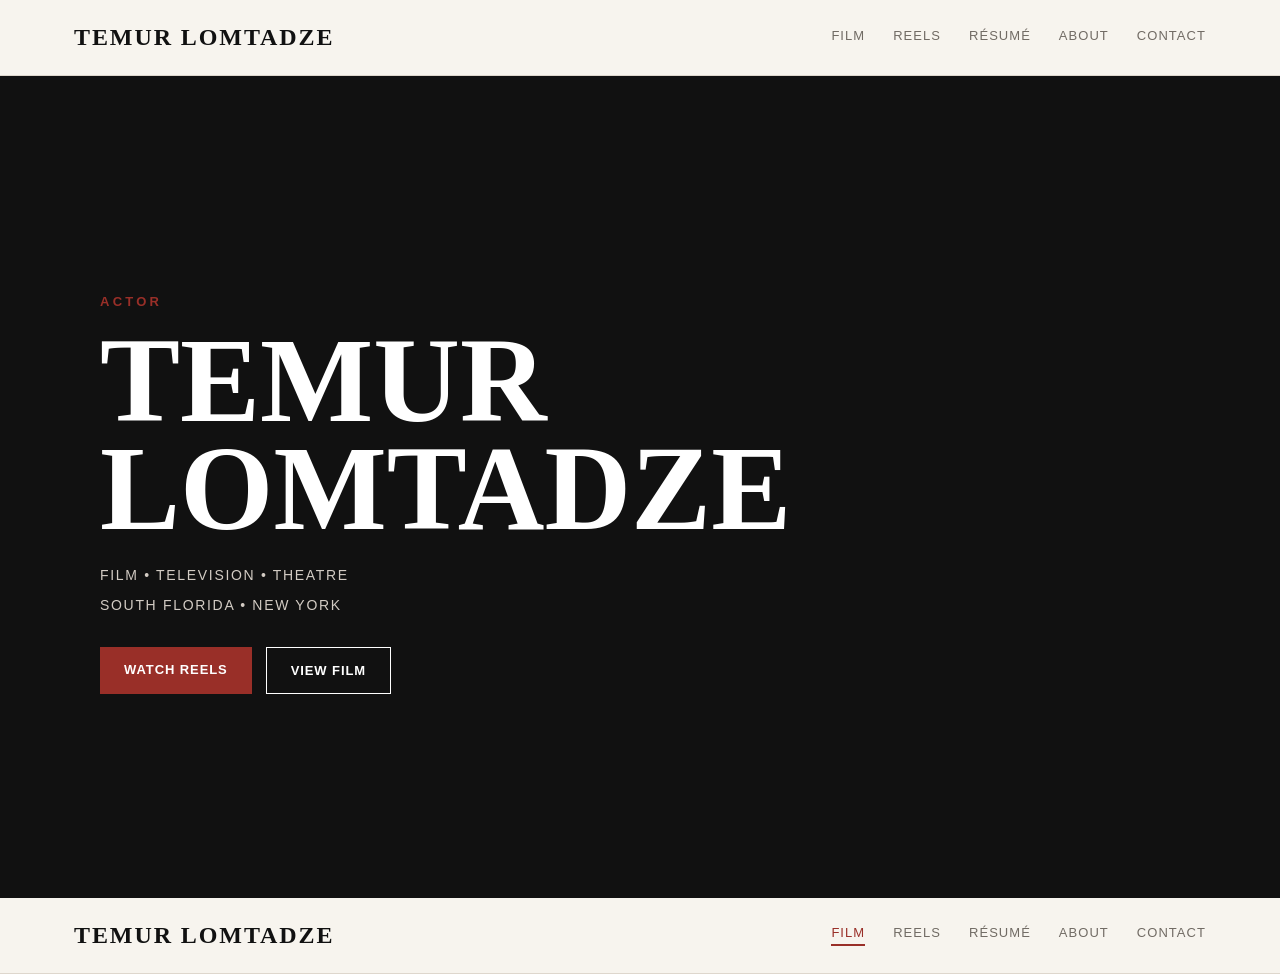
==== commit 34476dd5: "Update index.html" ====
--- a/index.html
+++ b/index.html
@@ -86,30 +86,3 @@
 <a href="contact.html">Contact</a>
 </div>
 
-</nav>
-</header>
-
-<main class="page">
-
-<p class="page-label">Featured Film</p>
-
-<h1>I Love You</h1>
-
-<p class="lead">
-Lead Role • Short Film
-</p>
-
-<div class="video-wrapper">
-
-<iframe
-src="https://www.youtube.com/embed/ZfWyTJ6rYg8"
-title="I Love You"
-allowfullscreen>
-</iframe>
-
-</div>
-
-</main>
-
-</body>
-</html>
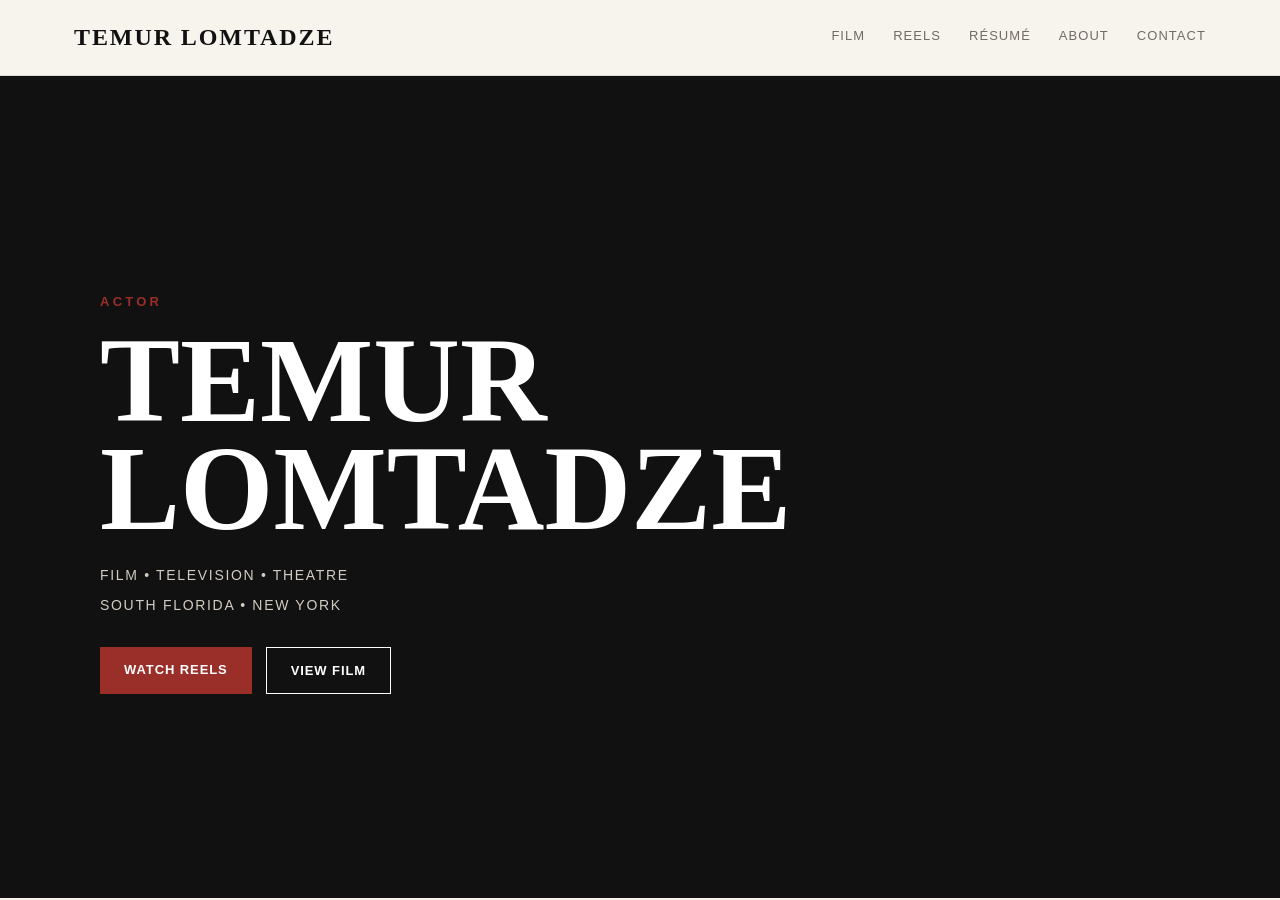
==== commit 5c97cf27: "Update index.html" ====
--- a/index.html
+++ b/index.html
@@ -3,7 +3,9 @@
 <head>
 <meta charset="UTF-8">
 <meta name="viewport" content="width=device-width, initial-scale=1.0">
+
 <title>Temur Lomtadze | Actor</title>
+
 <link rel="stylesheet" href="style.css">
 </head>
 
@@ -12,7 +14,9 @@
 <header class="site-header">
 <nav class="navbar">
 
-<a href="index.html" class="logo">TEMUR LOMTADZE</a>
+<a href="index.html" class="logo">
+TEMUR LOMTADZE
+</a>
 
 <div class="nav-links">
 <a href="film.html">Film</a>
@@ -29,7 +33,9 @@
 
 <div class="home-inner">
 
-<p class="eyebrow">Actor</p>
+<p class="eyebrow">
+Actor
+</p>
 
 <h1>
 TEMUR<br>
@@ -62,27 +68,3 @@
 
 </body>
 </html>
-<!DOCTYPE html>
-<html lang="en">
-<head>
-<meta charset="UTF-8">
-<meta name="viewport" content="width=device-width, initial-scale=1.0">
-<title>Film | Temur Lomtadze</title>
-<link rel="stylesheet" href="style.css">
-</head>
-
-<body>
-
-<header class="site-header">
-<nav class="navbar">
-
-<a href="index.html" class="logo">TEMUR LOMTADZE</a>
-
-<div class="nav-links">
-<a href="film.html" class="active">Film</a>
-<a href="reels.html">Reels</a>
-<a href="resume.html">Résumé</a>
-<a href="about.html">About</a>
-<a href="contact.html">Contact</a>
-</div>
-
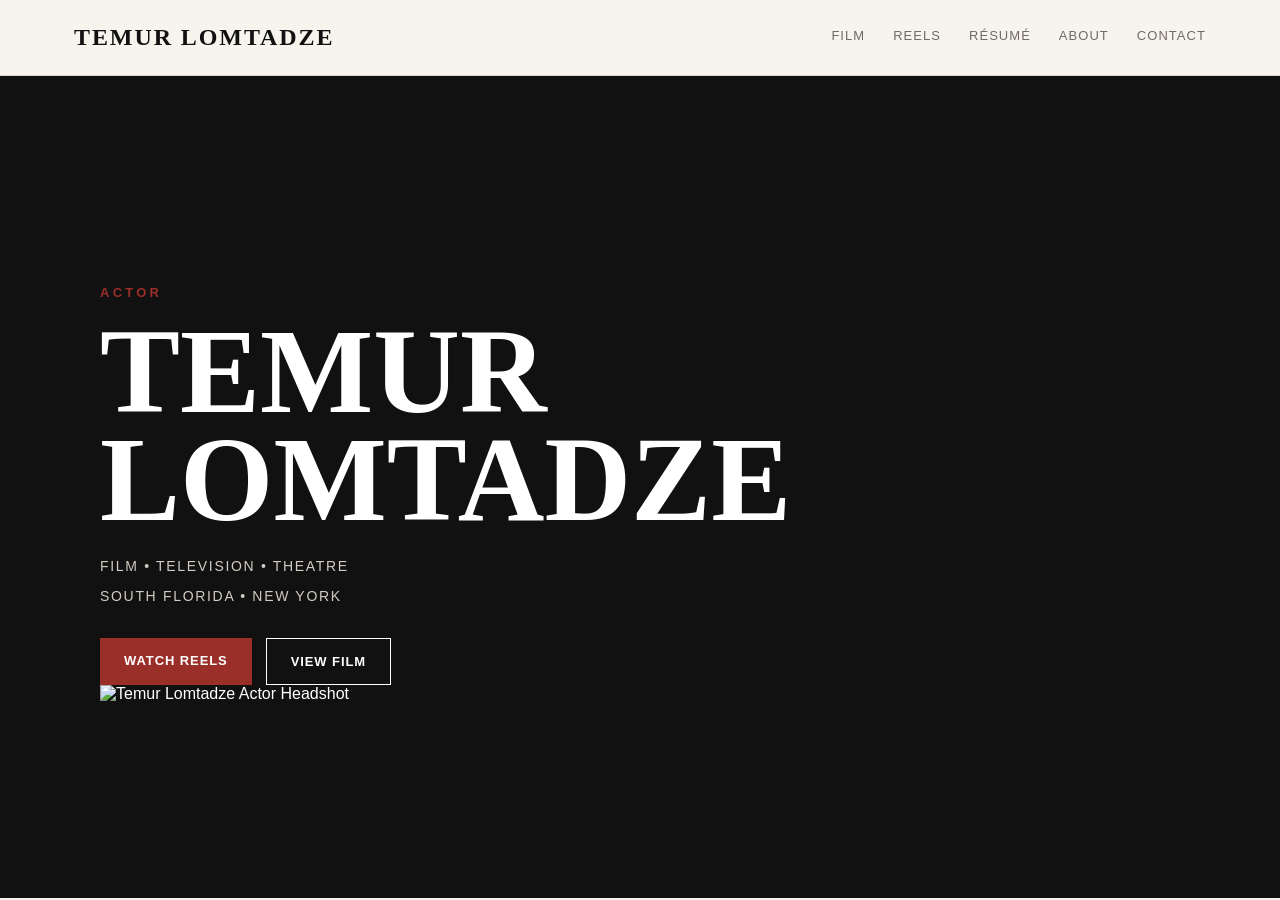
==== commit 4adbc16c: "Update index.html" ====
--- a/index.html
+++ b/index.html
@@ -60,6 +60,8 @@
 View Film
 </a>
 
+</div> <div class="hero-headshot">
+<img src="headshot.jpg" alt="Temur Lomtadze Actor Headshot">
 </div>
 
 </div>
--- a/style.css
+++ b/style.css
@@ -298,4 +298,677 @@
 padding: 55px 22px 80px;
 }
 }
-
+/* =========================
+
+   RESUME PAGE
+
+========================= */
+
+.resume-page {
+
+  max-width: 1100px;
+
+  margin: 0 auto;
+
+  padding: 65px 34px 100px;
+
+}
+
+.resume-section {
+
+  margin-bottom: 70px;
+
+}
+
+.resume-section-title {
+
+  display: inline-block;
+
+  font-family: Georgia, "Times New Roman", serif;
+
+  font-size: clamp(42px, 6vw, 58px);
+
+  line-height: 1;
+
+  margin: 0 0 32px;
+
+  border-bottom: 3px solid var(--red);
+
+  padding-bottom: 8px;
+
+}
+
+.resume-list {
+
+  background: white;
+
+  border: 1px solid var(--line);
+
+}
+
+.resume-entry {
+
+  padding: 28px 32px;
+
+  border-bottom: 1px solid var(--line);
+
+}
+
+.resume-entry:last-child {
+
+  border-bottom: none;
+
+}
+
+.resume-entry h3 {
+
+  margin: 0 0 11px;
+
+  font-size: 23px;
+
+  line-height: 1.25;
+
+  font-weight: 700;
+
+}
+
+.resume-entry p {
+
+  margin: 0 0 9px;
+
+  font-size: 20px;
+
+  line-height: 1.4;
+
+}
+
+.resume-entry span {
+
+  display: block;
+
+  color: var(--gray);
+
+  font-size: 17px;
+
+  line-height: 1.5;
+
+}
+
+.resume-download {
+
+  margin-top: 90px;
+
+  border-top: 1px solid var(--line);
+
+  padding-top: 50px;
+
+}
+
+.resume-download h2 {
+
+  font-family: Georgia, "Times New Roman", serif;
+
+  font-size: 38px;
+
+  margin: 8px 0 28px;
+
+}
+
+/* =========================
+
+   MOBILE RESUME
+
+========================= */
+
+@media (max-width: 750px) {
+
+  .resume-page {
+
+    padding: 48px 22px 80px;
+
+  }
+
+  .resume-section {
+
+    margin-bottom: 55px;
+
+  }
+
+  .resume-section-title {
+
+    font-size: 42px;
+
+    margin-bottom: 25px;
+
+  }
+
+  .resume-entry {
+
+    padding: 25px 22px;
+
+  }
+
+  .resume-entry h3 {
+
+    font-size: 21px;
+
+  }
+
+  .resume-entry p {
+
+    font-size: 19px;
+
+  }
+
+  .resume-entry span {
+
+    font-size: 17px;
+
+  }
+
+}
+/* =========================
+ABOUT PAGE
+========================= */
+
+.about-page {
+max-width: 950px;
+margin: 0 auto;
+padding: 70px 34px 110px;
+}
+
+.about-intro {
+margin-bottom: 80px;
+}
+
+.about-intro h1 {
+font-family: Georgia, "Times New Roman", serif;
+font-size: clamp(48px, 7vw, 76px);
+line-height: 1;
+margin: 0 0 35px;
+}
+
+.about-quote {
+margin: 35px 0 0;
+padding-left: 22px;
+border-left: 3px solid var(--red);
+
+font-family: Georgia, "Times New Roman", serif;
+font-size: 24px;
+line-height: 1.5;
+font-style: italic;
+
+color: var(--gray);
+max-width: 760px;
+}
+
+.about-section {
+margin-bottom: 65px;
+}
+
+.about-section-title {
+display: inline-block;
+
+font-family: Georgia, "Times New Roman", serif;
+font-size: clamp(34px, 5vw, 48px);
+line-height: 1.1;
+
+margin: 0 0 22px;
+
+border-bottom: 3px solid var(--red);
+padding-bottom: 7px;
+}
+
+.about-section p {
+margin: 0;
+
+max-width: 760px;
+
+font-size: 19px;
+line-height: 1.8;
+
+color: var(--gray);
+}
+
+
+/* =========================
+MOBILE ABOUT
+========================= */
+
+@media (max-width: 750px) {
+
+.about-page {
+padding: 50px 22px 85px;
+}
+
+.about-intro {
+margin-bottom: 60px;
+}
+
+.about-quote {
+font-size: 21px;
+}
+
+.about-section {
+margin-bottom: 50px;
+}
+
+.about-section-title {
+font-size: 36px;
+}
+
+.about-section p {
+font-size: 18px;
+line-height: 1.7;
+}
+
+}
+/* =========================
+ABOUT PAGE
+========================= */
+
+.about-page {
+max-width: 950px;
+margin: 0 auto;
+padding: 70px 34px 110px;
+}
+
+.about-intro {
+margin-bottom: 80px;
+}
+
+.about-intro h1 {
+font-family: Georgia, "Times New Roman", serif;
+font-size: clamp(48px, 7vw, 76px);
+line-height: 1;
+margin: 0 0 35px;
+}
+
+.about-quote {
+margin: 35px 0 0;
+padding-left: 22px;
+border-left: 3px solid var(--red);
+
+font-family: Georgia, "Times New Roman", serif;
+font-size: 24px;
+line-height: 1.5;
+font-style: italic;
+
+color: var(--gray);
+max-width: 760px;
+}
+
+.about-section {
+margin-bottom: 65px;
+}
+
+.about-section-title {
+display: inline-block;
+
+font-family: Georgia, "Times New Roman", serif;
+font-size: clamp(34px, 5vw, 48px);
+line-height: 1.1;
+
+margin: 0 0 22px;
+
+border-bottom: 3px solid var(--red);
+padding-bottom: 7px;
+}
+
+.about-section p {
+margin: 0;
+max-width: 760px;
+
+font-size: 19px;
+line-height: 1.8;
+
+color: var(--gray);
+}
+
+@media (max-width: 750px) {
+.about-page {
+padding: 50px 22px 85px;
+}
+
+.about-intro {
+margin-bottom: 60px;
+}
+
+.about-quote {
+font-size: 21px;
+}
+
+.about-section {
+margin-bottom: 50px;
+}
+
+.about-section-title {
+font-size: 36px;
+}
+
+.about-section p {
+font-size: 18px;
+line-height: 1.7;
+}
+}
+/* =========================
+CONTACT PAGE
+========================= */
+
+.contact-page {
+max-width: 900px;
+margin: 0 auto;
+padding: 80px 34px 110px;
+}
+
+.contact-page h1 {
+font-family: Georgia, "Times New Roman", serif;
+font-size: clamp(50px, 8vw, 82px);
+line-height: 1;
+margin: 0 0 28px;
+}
+
+.contact-intro {
+max-width: 700px;
+
+font-size: 20px;
+line-height: 1.7;
+
+color: var(--gray);
+
+margin-bottom: 50px;
+}
+
+.contact-card {
+background: white;
+
+border: 1px solid var(--line);
+
+padding: 35px;
+
+margin-bottom: 35px;
+}
+
+.contact-small {
+margin: 0 0 12px;
+
+color: var(--red);
+
+font-size: 13px;
+font-weight: bold;
+
+text-transform: uppercase;
+letter-spacing: 0.15em;
+}
+
+.contact-email {
+font-family: Georgia, "Times New Roman", serif;
+
+font-size: clamp(24px, 4vw, 38px);
+
+color: var(--black);
+
+border-bottom: 2px solid var(--red);
+
+padding-bottom: 4px;
+}
+
+.contact-email:hover {
+color: var(--red);
+}
+
+.contact-note {
+max-width: 650px;
+
+color: var(--gray);
+
+font-size: 17px;
+line-height: 1.7;
+}
+
+
+/* MOBILE */
+
+@media (max-width: 750px) {
+
+.contact-page {
+padding: 55px 22px 85px;
+}
+
+.contact-intro {
+font-size: 18px;
+}
+
+.contact-card {
+padding: 26px 22px;
+}
+
+}
+/* =========================
+ABOUT PAGE
+========================= */
+
+.about-page {
+max-width: 950px;
+margin: 0 auto;
+padding: 70px 34px 110px;
+}
+
+.about-intro {
+margin-bottom: 80px;
+}
+
+.about-intro h1 {
+font-family: Georgia, "Times New Roman", serif;
+font-size: clamp(48px, 7vw, 76px);
+line-height: 1;
+margin: 0 0 35px;
+}
+
+.about-quote {
+margin: 35px 0 0;
+padding-left: 22px;
+border-left: 3px solid var(--red);
+
+font-family: Georgia, "Times New Roman", serif;
+font-size: 24px;
+line-height: 1.5;
+font-style: italic;
+
+color: var(--gray);
+max-width: 760px;
+}
+
+.about-section {
+margin-bottom: 65px;
+}
+
+.about-section-title {
+display: inline-block;
+
+font-family: Georgia, "Times New Roman", serif;
+font-size: clamp(34px, 5vw, 48px);
+line-height: 1.1;
+
+margin: 0 0 22px;
+
+border-bottom: 3px solid var(--red);
+padding-bottom: 7px;
+}
+
+.about-section p {
+margin: 0;
+max-width: 760px;
+
+font-size: 19px;
+line-height: 1.8;
+
+color: var(--gray);
+}
+
+@media (max-width: 750px) {
+.about-page {
+padding: 50px 22px 85px;
+}
+
+.about-intro {
+margin-bottom: 60px;
+}
+
+.about-quote {
+font-size: 21px;
+}
+
+.about-section {
+margin-bottom: 50px;
+}
+
+.about-section-title {
+font-size: 36px;
+}
+
+.about-section p {
+font-size: 18px;
+line-height: 1.7;
+}
+}
+/* =========================
+NEW CONTACT PAGE
+========================= */
+
+.contact-new {
+max-width: 1050px;
+margin: 0 auto;
+padding: 85px 34px 120px;
+}
+
+.contact-new-intro {
+margin-bottom: 65px;
+}
+
+.contact-new-intro h1 {
+font-family: Georgia, "Times New Roman", serif;
+font-size: clamp(58px, 8vw, 92px);
+line-height: 0.95;
+font-weight: 600;
+
+margin: 10px 0 30px;
+}
+
+.contact-new-lead {
+max-width: 680px;
+
+font-size: 19px;
+line-height: 1.7;
+
+color: var(--gray);
+}
+
+
+/* TWO LARGE PANELS */
+
+.contact-panels {
+display: grid;
+grid-template-columns: 1fr 1fr;
+gap: 25px;
+}
+
+.contact-panel {
+background: white;
+
+border: 1px solid var(--line);
+
+padding: 40px;
+
+min-height: 360px;
+}
+
+.contact-panel-label {
+color: var(--red);
+
+font-size: 12px;
+font-weight: bold;
+
+text-transform: uppercase;
+letter-spacing: 0.18em;
+
+margin: 0 0 25px;
+}
+
+.contact-panel h2 {
+font-family: Georgia, "Times New Roman", serif;
+
+font-size: 40px;
+line-height: 1.05;
+
+margin: 0 0 25px;
+}
+
+.contact-panel > p:not(.contact-panel-label) {
+color: var(--gray);
+
+font-size: 17px;
+line-height: 1.6;
+
+margin-bottom: 35px;
+}
+
+
+/* EMAIL */
+
+.contact-main-link {
+display: inline-block;
+
+font-family: Georgia, "Times New Roman", serif;
+
+font-size: 21px;
+
+color: var(--red);
+
+border-bottom: 1px solid var(--red);
+
+padding-bottom: 5px;
+}
+
+.contact-main-link:hover {
+color: var(--dark-red);
+}
+
+
+/* MATERIAL LINKS */
+
+.material-links {
+border-top: 1px solid var(--line);
+}
+
+.material-links a {
+display: flex;
+justify-content: space-between;
+align-items: center;
+
+padding: 18px 0;
+
+border-bottom: 1px solid var(--line);
+
+font-size: 16px;
+font-weight: 600;
+}
+
+.material-links a span {
+color: var(--red);
+<div class="hero-headshot">
+<img src="headshot.jpg" alt="Temur Lomtadze Actor Headshot">
+</div>
+
+
+.hero-headshot {
+flex: 0 1 430px;
+}
+
+.hero-headshot img {
+width: 100%;
+display: block;
+aspect-ratio: 4 / 5;
+object-fit: cover;
+object-position: center top;
+}
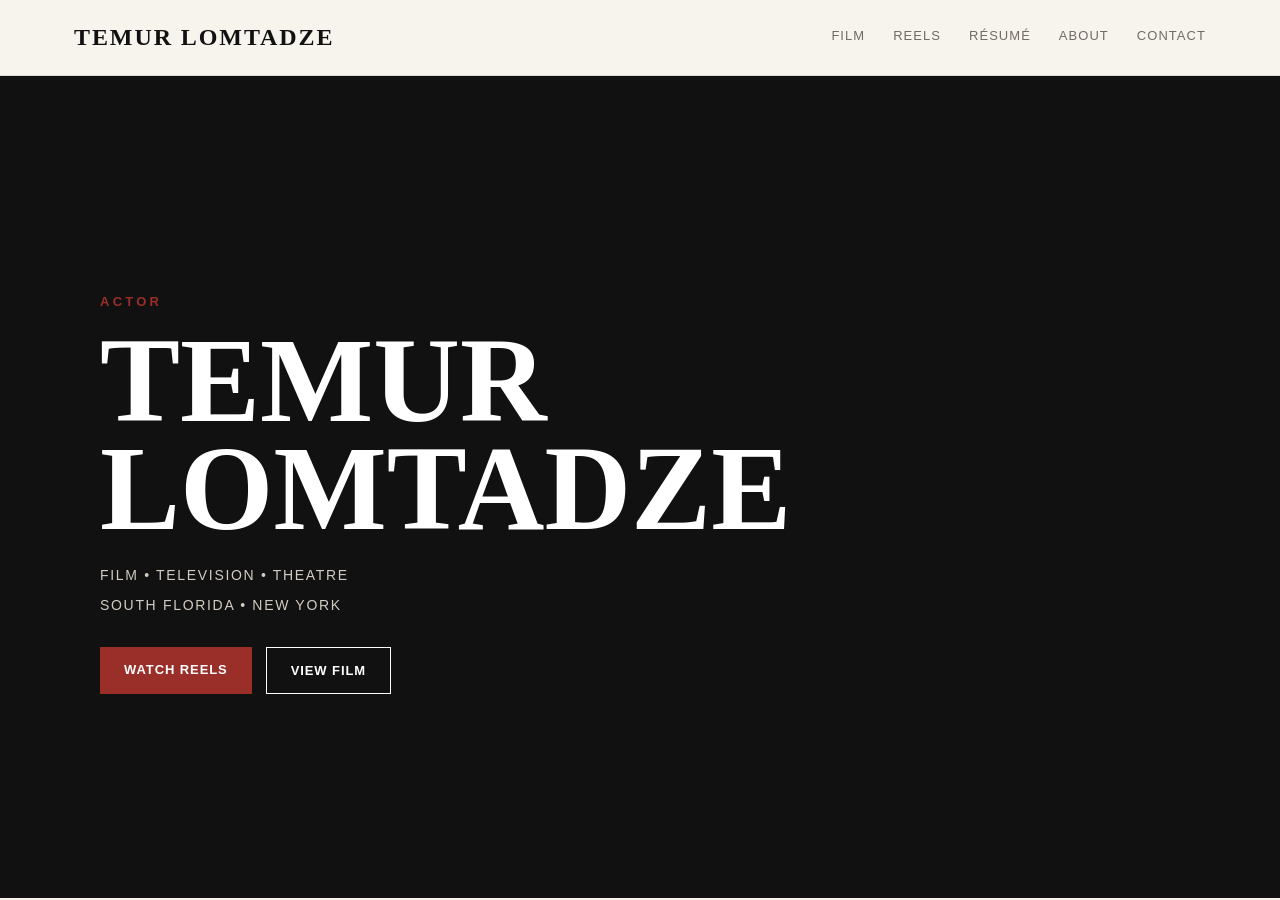
==== commit a3385cec: "Update index.html" ====
--- a/index.html
+++ b/index.html
@@ -60,8 +60,7 @@
 View Film
 </a>
 
-</div> <div class="hero-headshot">
-<img src="headshot.jpg" alt="Temur Lomtadze Actor Headshot">
+
 </div>
 
 </div>
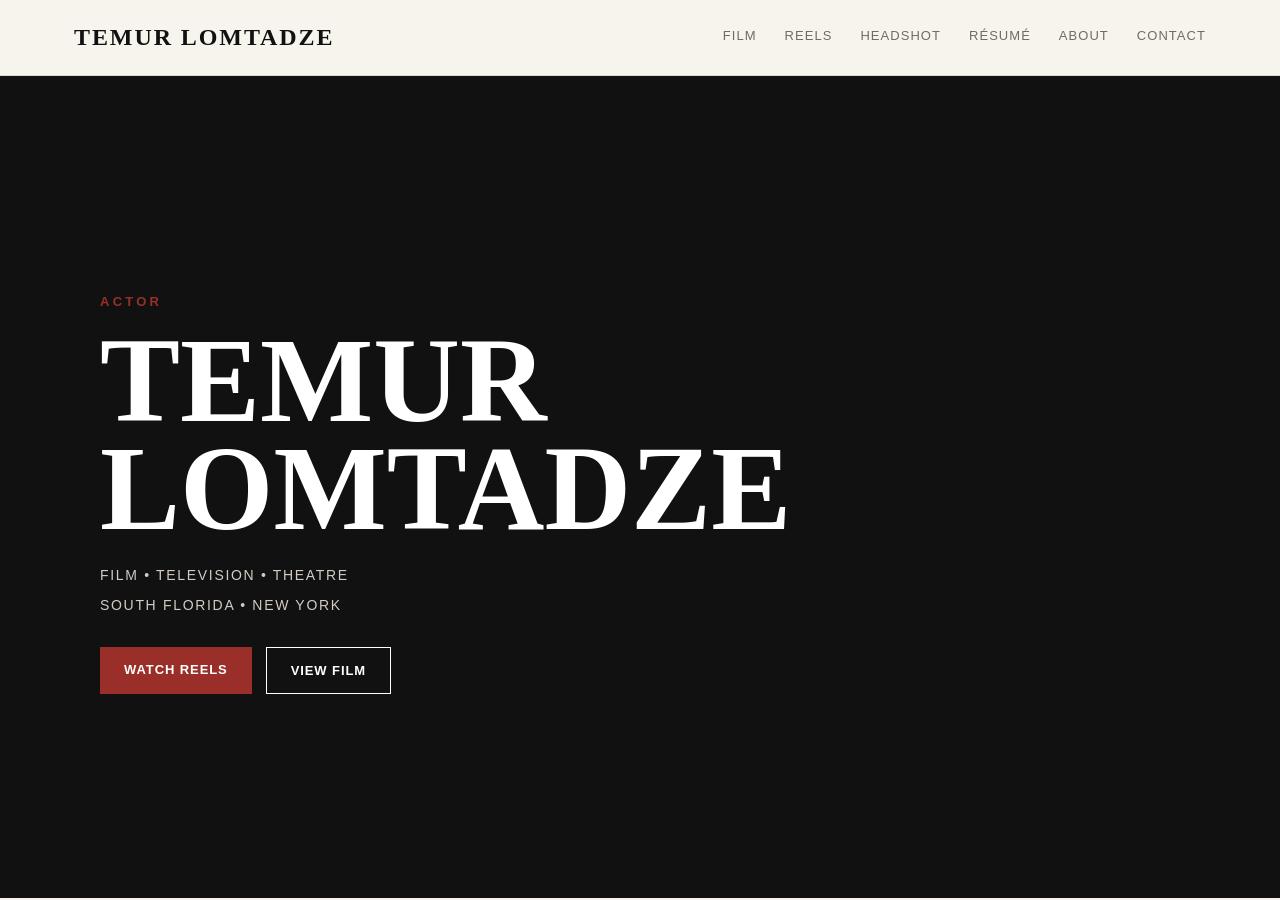
==== commit 78f08b05: "Update index.html" ====
--- a/index.html
+++ b/index.html
@@ -21,6 +21,7 @@
 <div class="nav-links">
 <a href="film.html">Film</a>
 <a href="reels.html">Reels</a>
+  <a href="headshot.html">Headshot</a>
 <a href="resume.html">Résumé</a>
 <a href="about.html">About</a>
 <a href="contact.html">Contact</a>
--- a/style.css
+++ b/style.css
@@ -955,20 +955,31 @@
 }
 
 .material-links a span {
+.material-links a span {
 color: var(--red);
-<div class="hero-headshot">
-<img src="headshot.jpg" alt="Temur Lomtadze Actor Headshot">
-</div>
-
-
-.hero-headshot {
-flex: 0 1 430px;
-}
-
-.hero-headshot img {
+}
+
+.headshot-page {
+max-width: 1200px;
+margin: 0 auto;
+padding: 80px 6%;
+text-align: center;
+}
+
+.headshot-page h1 {
+font-family: Georgia, serif;
+font-size: 48px;
+font-weight: normal;
+margin-bottom: 40px;
+}
+
+.headshot-photo {
+max-width: 550px;
+margin: 0 auto;
+}
+
+.headshot-photo img {
 width: 100%;
+height: auto;
 display: block;
-aspect-ratio: 4 / 5;
-object-fit: cover;
-object-position: center top;
-}
+}
